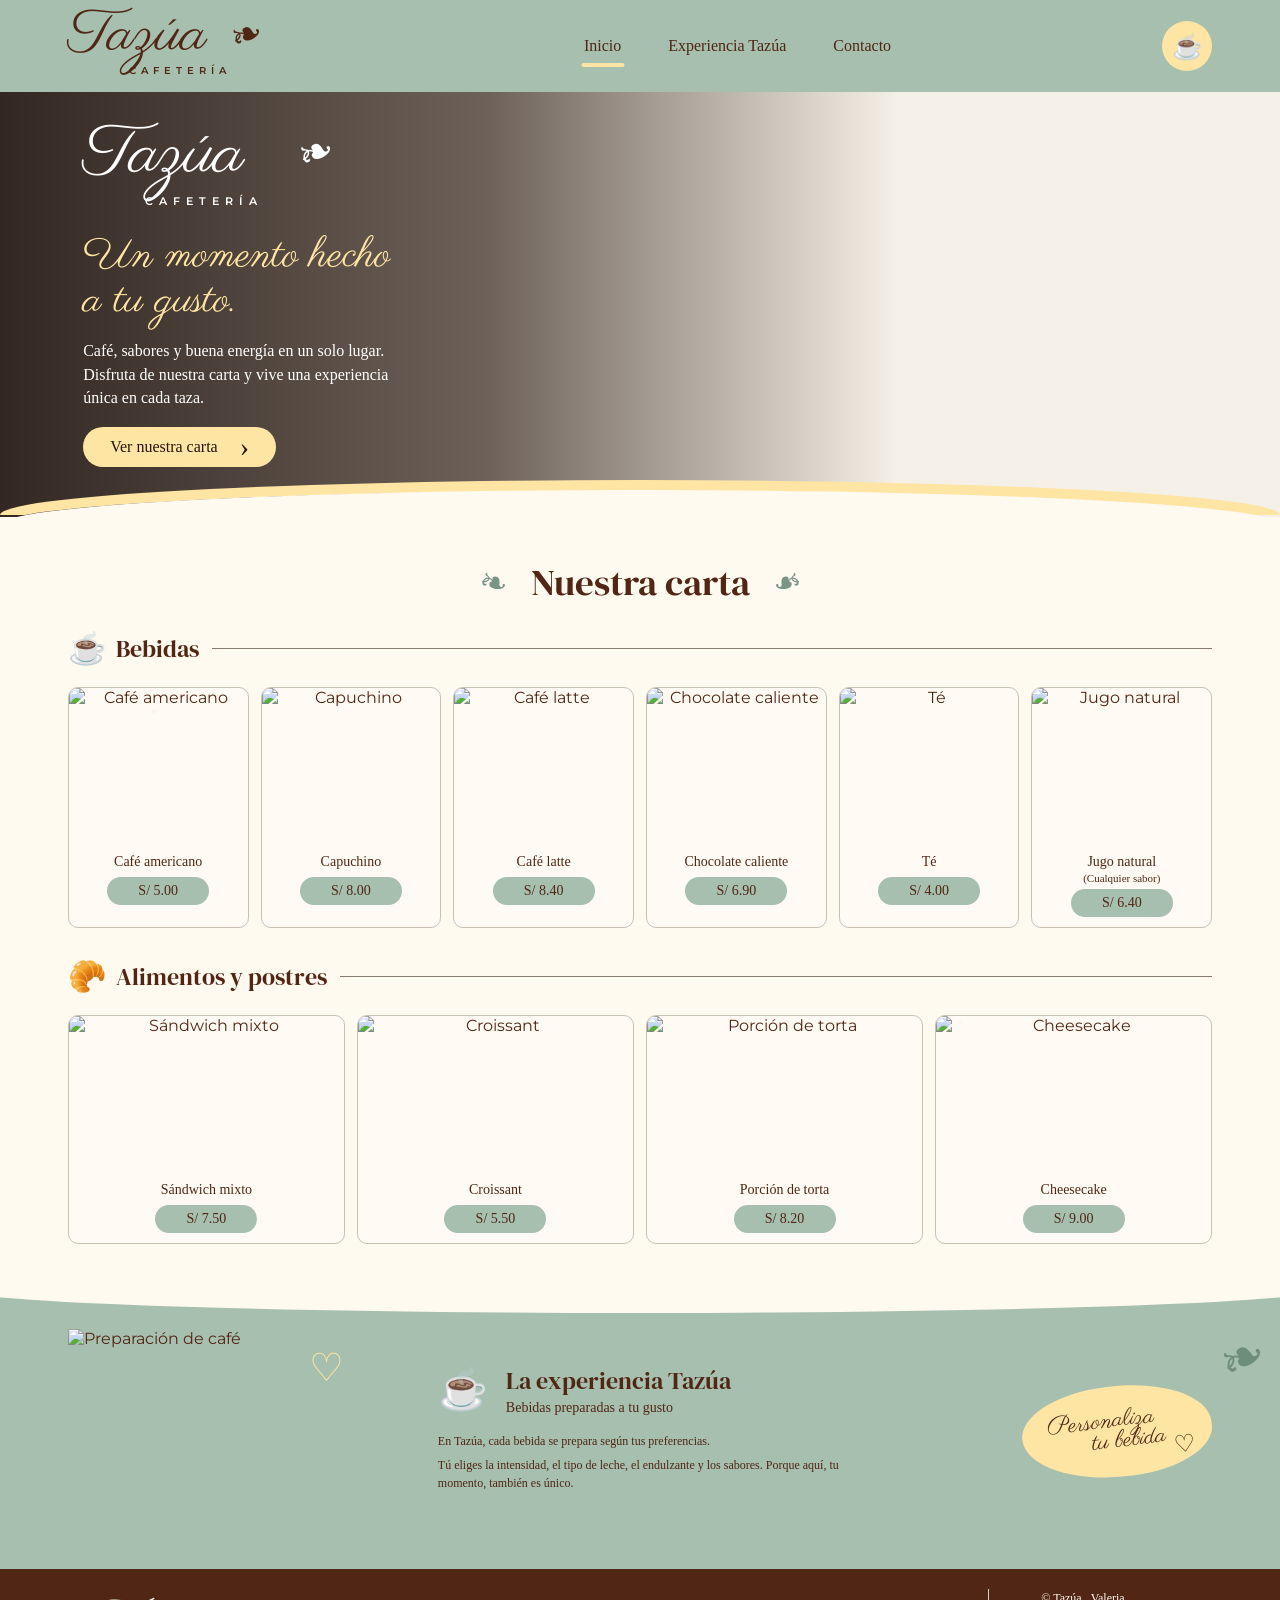
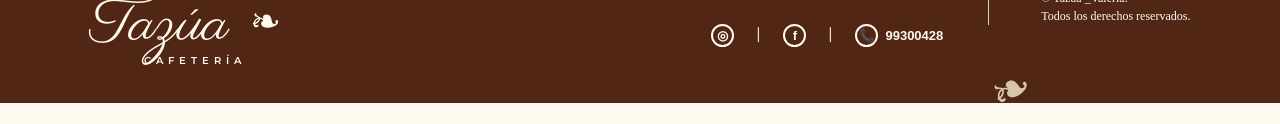
==== index.html @ b29d6516 "Add files via upload" ====
<!DOCTYPE html>
<html lang="es">
<head>
  <meta charset="UTF-8">
  <meta name="viewport" content="width=device-width, initial-scale=1.0">
  <title>Tazúa Cafetería</title>
  <link rel="preconnect" href="https://fonts.googleapis.com">
  <link rel="preconnect" href="https://fonts.gstatic.com" crossorigin>
  <link href="https://fonts.googleapis.com/css2?family=DM+Serif+Display&family=Montserrat:wght@400;500;600;700&family=Parisienne&display=swap" rel="stylesheet">
  <link rel="stylesheet" href="styles.css">
</head>

<body>

  <!-- ===================== NAVBAR ===================== -->
  <header class="navbar">
    <a href="#inicio" class="brand">
      <span class="brand-script">Tazúa</span>
      <span class="leaf">❧</span>
      <small>CAFETERÍA</small>
    </a>

    <nav>
      <a class="active" href="#inicio">Inicio</a>
      <a href="#experiencia">Experiencia Tazúa</a>
      <a href="#contacto">Contacto</a>
    </nav>

    <a href="#carta" class="coffee-button" aria-label="Ver carta">☕</a>
  </header>

  <!-- ===================== HERO ===================== -->
  <main>
    <section id="inicio" class="hero">
      <div class="hero-overlay"></div>

      <div class="hero-content">
        <div class="hero-logo">
          <span>Tazúa</span><i>❧</i>
          <small>CAFETERÍA</small>
        </div>

        <h1>Un momento hecho<br>a tu gusto.</h1>

        <p>
          Café, sabores y buena energía en un solo lugar.<br>
          Disfruta de nuestra carta y vive una experiencia<br>
          única en cada taza.
        </p>

        <a href="#carta" class="main-button">
          Ver nuestra carta <span>›</span>
        </a>
      </div>
    </section>

    <!-- ===================== CARTA ===================== -->
    <section id="carta" class="menu-section">
      <div class="wave wave-top"></div>

      <div class="section-title">
        <span>❧</span>
        <h2>Nuestra carta</h2>
        <span class="flip">❧</span>
      </div>

      <div class="category-heading">
        <div class="category-name"><span>☕</span> Bebidas</div>
        <div class="category-line"></div>
      </div>

      <div class="products drinks">

        <article class="product-card">
          <img src="https://images.unsplash.com/photo-1510707577719-ae7c14805e3a?auto=format&fit=crop&w=700&q=85" alt="Café americano">
          <h3>Café americano</h3>
          <div class="price">S/ 5.00</div>
        </article>

        <article class="product-card">
          <img src="https://images.unsplash.com/photo-1572442388796-11668a67e53d?auto=format&fit=crop&w=700&q=85" alt="Capuchino">
          <h3>Capuchino</h3>
          <div class="price">S/ 8.00</div>
        </article>

        <article class="product-card">
          <img src="https://images.unsplash.com/photo-1534778101976-62847782c213?auto=format&fit=crop&w=700&q=85" alt="Café latte">
          <h3>Café latte</h3>
          <div class="price">S/ 8.40</div>
        </article>

        <article class="product-card">
          <img src="https://images.unsplash.com/photo-1542990253-0d0f5be5f0ed?auto=format&fit=crop&w=700&q=85" alt="Chocolate caliente">
          <h3>Chocolate caliente</h3>
          <div class="price">S/ 6.90</div>
        </article>

        <article class="product-card">
          <img src="https://images.unsplash.com/photo-1544787219-7f47ccb76574?auto=format&fit=crop&w=700&q=85" alt="Té">
          <h3>Té</h3>
          <div class="price">S/ 4.00</div>
        </article>

        <article class="product-card">
          <img src="https://images.unsplash.com/photo-1600271886742-f049cd451bba?auto=format&fit=crop&w=700&q=85" alt="Jugo natural">
          <h3>Jugo natural</h3>
          <p>(Cualquier sabor)</p>
          <div class="price">S/ 6.40</div>
        </article>

      </div>

      <div class="category-heading food-heading">
        <div class="category-name"><span>🥐</span> Alimentos y postres</div>
        <div class="category-line"></div>
      </div>

      <div class="products foods">

        <article class="product-card">
          <img src="https://images.unsplash.com/photo-1528735602780-2552fd46c7af?auto=format&fit=crop&w=800&q=85" alt="Sándwich mixto">
          <h3>Sándwich mixto</h3>
          <div class="price">S/ 7.50</div>
        </article>

        <article class="product-card">
          <img src="https://images.unsplash.com/photo-1509440159596-0249088772ff?auto=format&fit=crop&w=800&q=85" alt="Croissant">
          <h3>Croissant</h3>
          <div class="price">S/ 5.50</div>
        </article>

        <article class="product-card">
          <img src="https://images.unsplash.com/photo-1578985545062-69928b1d9587?auto=format&fit=crop&w=800&q=85" alt="Porción de torta">
          <h3>Porción de torta</h3>
          <div class="price">S/ 8.20</div>
        </article>

        <article class="product-card">
          <img src="https://images.unsplash.com/photo-1565958011703-44f9829ba187?auto=format&fit=crop&w=800&q=85" alt="Cheesecake">
          <h3>Cheesecake</h3>
          <div class="price">S/ 9.00</div>
        </article>

      </div>
    </section>

    <!-- ===================== EXPERIENCIA ===================== -->
    <section id="experiencia" class="experience">
      <div class="experience-image">
        <img src="https://images.unsplash.com/photo-1534778101976-62847782c213?auto=format&fit=crop&w=900&q=85" alt="Preparación de café">
        <div class="heart">♡</div>
      </div>

      <div class="experience-content">
        <div class="experience-title">
          <span>☕</span>
          <div>
            <h2>La experiencia Tazúa</h2>
            <p>Bebidas preparadas a tu gusto</p>
          </div>
        </div>

        <p>
          En Tazúa, cada bebida se prepara según tus preferencias.
        </p>
        <p>
          Tú eliges la intensidad, el tipo de leche, el endulzante
          y los sabores. Porque aquí, tu momento, también es único.
        </p>
      </div>

      <div class="custom-badge">
        <span>Personaliza</span>
        <strong>tu bebida</strong>
        <b>♡</b>
      </div>

      <div class="experience-leaves">❧</div>
    </section>
  </main>

  <!-- ===================== FOOTER ===================== -->
  <footer id="contacto">
    <div class="footer-brand">
      <span>Tazúa</span><i>❧</i>
      <small>CAFETERÍA</small>
    </div>

    <div class="socials">
  <a href="https://www.instagram.com/ruir_91?stkn=MWo2ZTBhc2l3NnpiYQ==" target="_blank" aria-label="Instagram">◎</a>

  <span>|</span>
  <a href="https://www.facebook.com/share/18v15xyQiV/" target="_blank" aria-label="Facebook">f</a>

  <span>|</span>
  <a href="tel:99300428" class="phone">
        <span class="phone-icon">📞</span>
        <span class="phone-number">99300428</span>

</div>

    <div class="copyright">
      <span></span>
      © Tazúa _Valeria.<br>
      Todos los derechos reservados.
    </div>

    <div class="footer-leaves">❧</div>
  </footer>

</body>
</html>
---- styles.css ----
/* =========================================================
   TAZÚA CAFETERÍA
   Paleta:
   #a6bfae  verde salvia
   #512615  marrón oscuro
   #ffe5a3  amarillo crema
   ========================================================= */

:root {
  --green: #a6bfae;
  --brown: #512615;
  --cream: #fffaf0;
  --yellow: #ffe5a3;
  --line: #b9aa96;
  --white: #ffffff;
}

* {
  box-sizing: border-box;
  margin: 0;
  padding: 0;
}

html {
  scroll-behavior: smooth;
}

body {
  font-family: "Montserrat", sans-serif;
  color: var(--brown);
  background: var(--cream);
}

a {
  color: inherit;
  text-decoration: none;
}

/* ================= NAVBAR ================= */

.navbar {
  height: 92px;
  background: var(--green);
  display: flex;
  align-items: center;
  justify-content: space-between;
  padding: 0 5.3%;
  position: relative;
  z-index: 10;
}

.brand {
  width: 245px;
  position: relative;
  color: var(--brown);
  display: flex;
  flex-direction: column;
  align-items: flex-start;
}

.brand-script,
.footer-brand span {
  font-family: "Parisienne", cursive;
  font-size: 58px;
  line-height: .72;
}

.brand .leaf {
  position: absolute;
  font-size: 38px;
  transform: rotate(-20deg);
  top: -5px;
  left: 162px;
}

.brand small,
.footer-brand small {
  letter-spacing: 5px;
  font-size: 10px;
  font-weight: 600;
  margin-left: 61px;
  margin-top: 8px;
}

.navbar nav {
  display: flex;
  align-items: center;
  gap: 47px;
  height: 100%;
}

.navbar nav a {
  font-family: Georgia, serif;
  font-size: 16px;
  position: relative;
  padding: 8px 0;
}

.navbar nav a.active::after {
  content: "";
  position: absolute;
  height: 4px;
  width: 43px;
  border-radius: 10px;
  background: var(--yellow);
  left: 50%;
  bottom: -4px;
  transform: translateX(-50%);
}

.coffee-button {
  width: 50px;
  height: 50px;
  background: var(--yellow);
  border-radius: 50%;
  display: grid;
  place-items: center;
  font-size: 25px;
}

/* ================= HERO ================= */

.hero {
  min-height: 420px;
  background:
    url("https://images.unsplash.com/photo-1495474472287-4d71bcdd2085?auto=format&fit=crop&w=1800&q=90")
    center 56% / cover no-repeat;
  position: relative;
  overflow: hidden;
}

.hero-overlay {
  position: absolute;
  inset: 0;
  background: linear-gradient(
    90deg,
    rgba(22, 10, 5, .88) 0%,
    rgba(30, 14, 7, .65) 38%,
    rgba(0, 0, 0, .04) 70%
  );
}

.hero-content {
  position: relative;
  z-index: 1;
  color: white;
  padding: 40px 6.5% 50px;
}

.hero-logo {
  width: 310px;
  position: relative;
  display: flex;
  flex-direction: column;
}

.hero-logo > span {
  font-family: "Parisienne", cursive;
  font-size: 68px;
  line-height: .7;
}

.hero-logo i {
  position: absolute;
  font-size: 43px;
  left: 215px;
  top: -7px;
  transform: rotate(-20deg);
  font-style: normal;
}

.hero-logo small {
  letter-spacing: 6px;
  font-weight: 600;
  font-size: 11px;
  margin-left: 62px;
  margin-top: 14px;
}

.hero h1 {
  font-family: "Parisienne", cursive;
  color: var(--yellow);
  font-weight: 400;
  font-size: 42px;
  line-height: 1.08;
  margin: 26px 0 15px;
}

.hero p {
  font-family: Georgia, serif;
  font-size: 16px;
  line-height: 1.45;
  margin-bottom: 18px;
}

.main-button {
  display: inline-flex;
  align-items: center;
  gap: 22px;
  background: var(--yellow);
  color: #24140c;
  border-radius: 28px;
  padding: 11px 27px;
  font-family: Georgia, serif;
  font-size: 16px;
  transition: .2s;
}

.main-button:hover {
  transform: translateY(-2px);
}

.main-button span {
  font-size: 28px;
  line-height: 15px;
}

/* ================= CARTA ================= */

.menu-section {
  position: relative;
  background:
    radial-gradient(circle at 12% 25%, rgba(81, 38, 21, .035) 0 2px, transparent 3px),
    radial-gradient(circle at 75% 65%, rgba(81, 38, 21, .025) 0 2px, transparent 3px),
    var(--cream);
  padding: 40px 5.3% 50px;
}

.wave-top {
  height: 35px;
  position: absolute;
  top: -27px;
  left: 0;
  width: 100%;
  background: var(--cream);
  border-radius: 50% 50% 0 0 / 100% 100% 0 0;
  box-shadow: 0 -10px 0 var(--yellow);
}

.section-title {
  display: flex;
  align-items: center;
  justify-content: center;
  gap: 23px;
  margin-bottom: 23px;
}

.section-title span {
  color: #799684;
  font-size: 34px;
  transform: rotate(15deg);
}

.section-title span.flip {
  transform: scaleX(-1) rotate(15deg);
}

.section-title h2 {
  font-family: "DM Serif Display", Georgia, serif;
  font-size: 37px;
  font-weight: 400;
}

.category-heading {
  display: flex;
  align-items: center;
  gap: 13px;
  margin-bottom: 20px;
}

.category-name {
  display: flex;
  align-items: center;
  white-space: nowrap;
  font-family: "DM Serif Display", Georgia, serif;
  font-size: 24px;
  font-weight: 400;
}

.category-name span {
  font-family: sans-serif;
  font-size: 31px;
  margin-right: 9px;
}

.category-line {
  height: 1px;
  background: #887c6f;
  flex: 1;
}

.category-heading small {
  font-family: Georgia, serif;
  white-space: nowrap;
  font-size: 12px;
}

.products {
  display: grid;
  gap: 12px;
}

.drinks {
  grid-template-columns: repeat(6, 1fr);
}

.foods {
  grid-template-columns: repeat(4, 1fr);
}

.product-card {
  border: 1px solid #c9c0b2;
  border-radius: 10px;
  overflow: hidden;
  background: rgba(255,255,255,.22);
  text-align: center;
  padding-bottom: 10px;
}

.product-card img {
  width: 100%;
  height: 155px;
  display: block;
  object-fit: cover;
}

.product-card h3 {
  font-family: Georgia, serif;
  font-weight: 400;
  font-size: 14px;
  margin: 11px 5px 7px;
}

.product-card p {
  font-family: Georgia, serif;
  font-size: 11px;
  margin-top: -5px;
  margin-bottom: 5px;
}

.price {
  display: inline-block;
  min-width: 102px;
  padding: 6px 16px;
  border-radius: 18px;
  background: var(--green);
  font-family: Georgia, serif;
  font-size: 14px;
}

.food-heading {
  margin-top: 30px;
}

/* ================= EXPERIENCIA ================= */

.experience {
  min-height: 230px;
  background: var(--green);
  position: relative;
  overflow: hidden;
  display: flex;
  align-items: center;
  padding: 35px 5.3%;
  gap: 70px;
}

.experience::before {
  content: "";
  position: absolute;
  left: -4%;
  right: -4%;
  top: -31px;
  height: 50px;
  background: var(--cream);
  border-radius: 50%;
}

.experience-image {
  width: 300px;
  height: 205px;
  flex: 0 0 300px;
  border-radius: 0 80px 80px 0;
  overflow: hidden;
  position: relative;
}

.experience-image img {
  width: 100%;
  height: 100%;
  object-fit: cover;
}

.heart {
  position: absolute;
  top: 14px;
  right: 24px;
  color: var(--yellow);
  font-size: 39px;
}

.experience-content {
  max-width: 410px;
  font-family: Georgia, serif;
}

.experience-title {
  display: flex;
  align-items: center;
  gap: 18px;
  margin-bottom: 17px;
}

.experience-title > span {
  font-size: 40px;
}

.experience-title h2 {
  font-family: "DM Serif Display", Georgia, serif;
  font-size: 24px;
  font-weight: 400;
}

.experience-title p {
  font-size: 14px;
  margin-top: 3px;
}

.experience-content > p {
  font-size: 12px;
  line-height: 1.45;
  margin-bottom: 7px;
}

.custom-badge {
  width: 190px;
  height: 91px;
  background: var(--yellow);
  transform: rotate(-7deg);
  border-radius: 48% 53% 46% 55%;
  display: flex;
  flex-direction: column;
  justify-content: center;
  align-items: center;
  font-family: "Parisienne", cursive;
  font-size: 24px;
  line-height: .85;
  margin-left: auto;
  position: relative;
}

.custom-badge span {
  margin-right: 30px;
}

.custom-badge strong {
  font-weight: 400;
  margin-left: 22px;
}

.custom-badge b {
  position: absolute;
  right: 18px;
  bottom: 15px;
  font-family: Georgia, serif;
  font-size: 24px;
  font-weight: 400;
}

.experience-leaves {
  position: absolute;
  right: 15px;
  top: 30px;
  font-size: 54px;
  color: #6e8d7b;
  transform: rotate(-25deg);
}

/* ================= FOOTER ================= */

footer {
  min-height: 105px;
  background: var(--brown);
  color: var(--cream);
  display: flex;
  align-items: center;
  padding: 20px 7%;
  gap: 20px;
  position: relative;
}

.footer-brand {
  width: 245px;
  display: flex;
  flex-direction: column;
  position: relative;
}

.footer-brand i {
  position: absolute;
  left: 160px;
  top: -7px;
  font-style: normal;
  font-size: 37px;
}

.footer-brand small {
  margin-left: 54px;
  color: var(--cream);
}

.socials {
  display: flex;
  gap: 22px;
  margin-left: auto;
}

.socials a {
  align-items: center;
  width: 23px;
  height: 23px;
  border: 2px solid var(--cream);
  border-radius: 50%;
  display: grid;
  place-items: center;
  font-family: Arial, sans-serif;
  font-weight: 700;
  font-size: 13px;
}

.socials .phone {
  align-self: center;
  margin-top: 0;
  width: auto;
  height: 23px;
  border: none;
  border-radius: 0;
  display: inline-flex;
  align-items: center;
  gap: 7px;
}

.socials .phone .phone-icon {
  width: 23px;
  height: 23px;
  border: 2px solid var(--cream);
  border-radius: 50%;
  display: grid;
  place-items: center;
  flex-shrink: 0;
}

.socials .phone .phone-number {
  white-space: nowrap;
  font-family: Arial, sans-serif;
  font-size: 13px;
  font-weight: 700;
}

.copyright {
  border-left: 1px solid #d9cfc0;
  padding-left: 52px;
  margin-left: 25px;
  font-family: Georgia, serif;
  place-items: center;
  font-size: 12px;
  line-height: 1.5;
}

.footer-leaves {
  color: #d7c6a9;
  font-size: 48px;
  transform: rotate(-25deg);
  margin-left: 20px;
}

/* ================= RESPONSIVE ================= */

@media (max-width: 900px) {
  .navbar nav {
    gap: 20px;
  }

  .brand {
    width: 190px;
  }

  .brand-script {
    font-size: 48px;
  }

  .brand .leaf {
    left: 132px;
  }

  .drinks {
    grid-template-columns: repeat(3, 1fr);
  }

  .foods {
    grid-template-columns: repeat(2, 1fr);
  }

  .experience {
    gap: 30px;
  }

  .custom-badge {
    width: 150px;
  }
}

@media (max-width: 680px) {
  .navbar {
    height: auto;
    min-height: 76px;
    padding: 14px 5%;
    flex-wrap: wrap;
    gap: 12px;
  }

  .brand {
    width: auto;
  }

  .brand-script {
    font-size: 43px;
  }

  .brand small {
    margin-left: 44px;
  }

  .navbar nav {
    order: 3;
    width: 100%;
    overflow-x: auto;
    justify-content: flex-start;
    padding-bottom: 3px;
    gap: 28px;
  }

  .navbar nav a {
    font-size: 14px;
    white-space: nowrap;
  }

  .coffee-button {
    width: 43px;
    height: 43px;
  }

  .hero {
    min-height: 490px;
  }

  .hero-content {
    padding: 45px 7% 60px;
  }

  .hero-logo > span {
    font-size: 60px;
  }

  .hero h1 {
    font-size: 38px;
  }

  .hero p br {
    display: none;
  }

  .menu-section {
    padding-left: 5%;
    padding-right: 5%;
  }

  .section-title h2 {
    font-size: 31px;
  }

  .category-heading {
    flex-wrap: wrap;
  }

  .category-line {
    min-width: 70px;
  }

  .category-heading small {
    margin-left: auto;
  }

  .drinks {
    grid-template-columns: repeat(2, 1fr);
  }

  .foods {
    grid-template-columns: 1fr 1fr;
  }

  .product-card img {
    height: 145px;
  }

  .experience {
    flex-direction: column;
    align-items: stretch;
    padding: 55px 6% 35px;
  }

  .experience-image {
    width: 100%;
    height: 220px;
    flex-basis: 220px;
    border-radius: 0 70px 70px 0;
  }

  .experience-content {
    max-width: none;
  }

  .custom-badge {
    margin: 10px auto 0;
  }

  footer {
    flex-wrap: wrap;
  }

  .socials {
    margin-left: 0;
  }

  .copyright {
    margin-left: 0;
    padding-left: 20px;
  }
}

@media (max-width: 430px) {
  .drinks,
  .foods {
    grid-template-columns: 1fr;
  }

  .product-card img {
    height: 190px;
  }

  .category-heading small {
    width: 100%;
    text-align: right;
  }

  .footer-brand {
    width: 100%;
  }
}
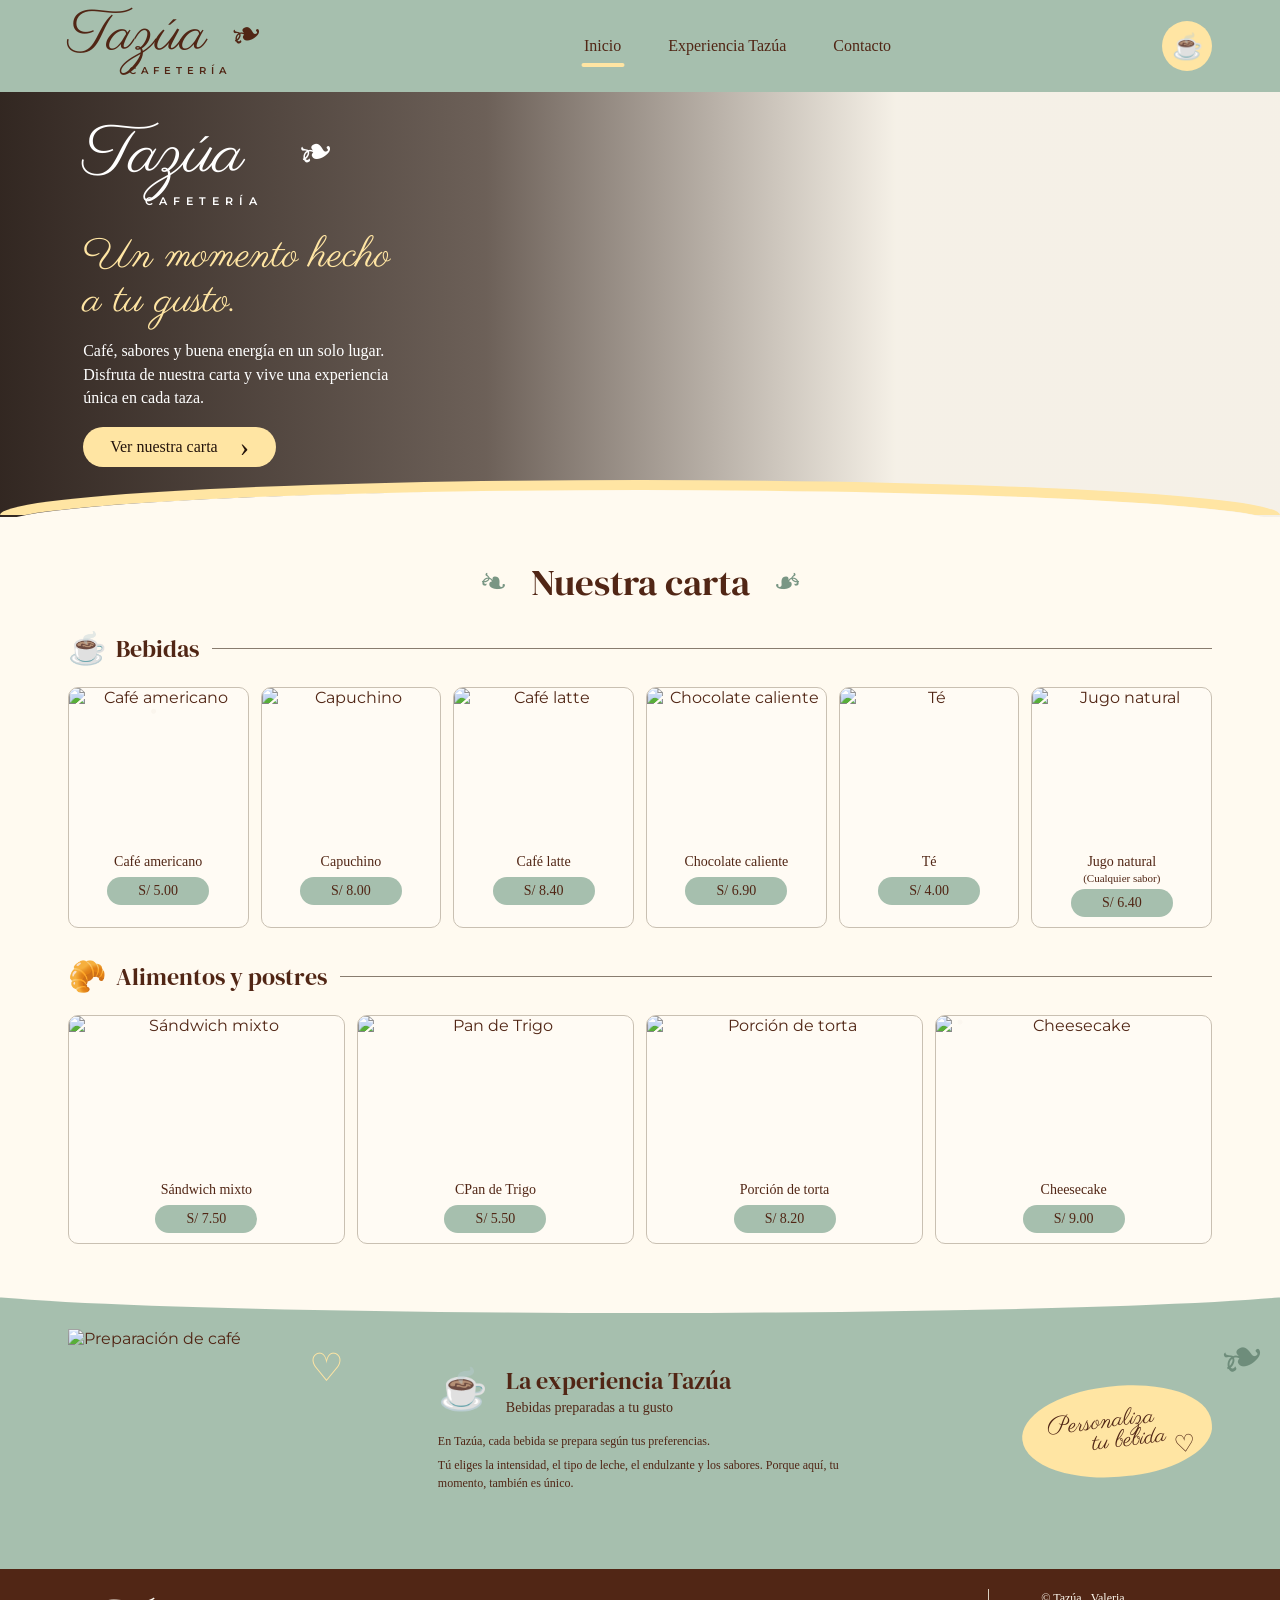
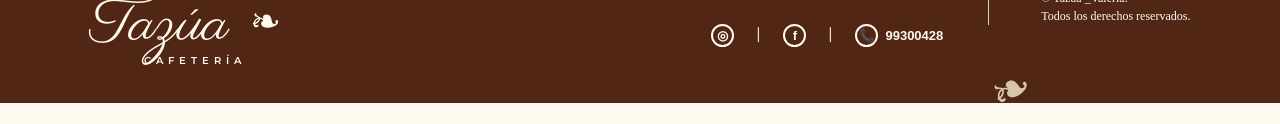
==== commit 609f6981: "Update index.html" ====
--- a/index.html
+++ b/index.html
@@ -124,8 +124,8 @@
         </article>
 
         <article class="product-card">
-          <img src="https://images.unsplash.com/photo-1509440159596-0249088772ff?auto=format&fit=crop&w=800&q=85" alt="Croissant">
-          <h3>Croissant</h3>
+          <img src="https://img.magnific.com/foto-gratis/foto-primer-plano-croissant-jamon-queso-mantequilla-tabla-madera-cocina_613910-6448.jpg?semt=ais_hybrid&w=740&q=80" alt="Pan de Trigo">
+          <h3>CPan de Trigo</h3>
           <div class="price">S/ 5.50</div>
         </article>
 
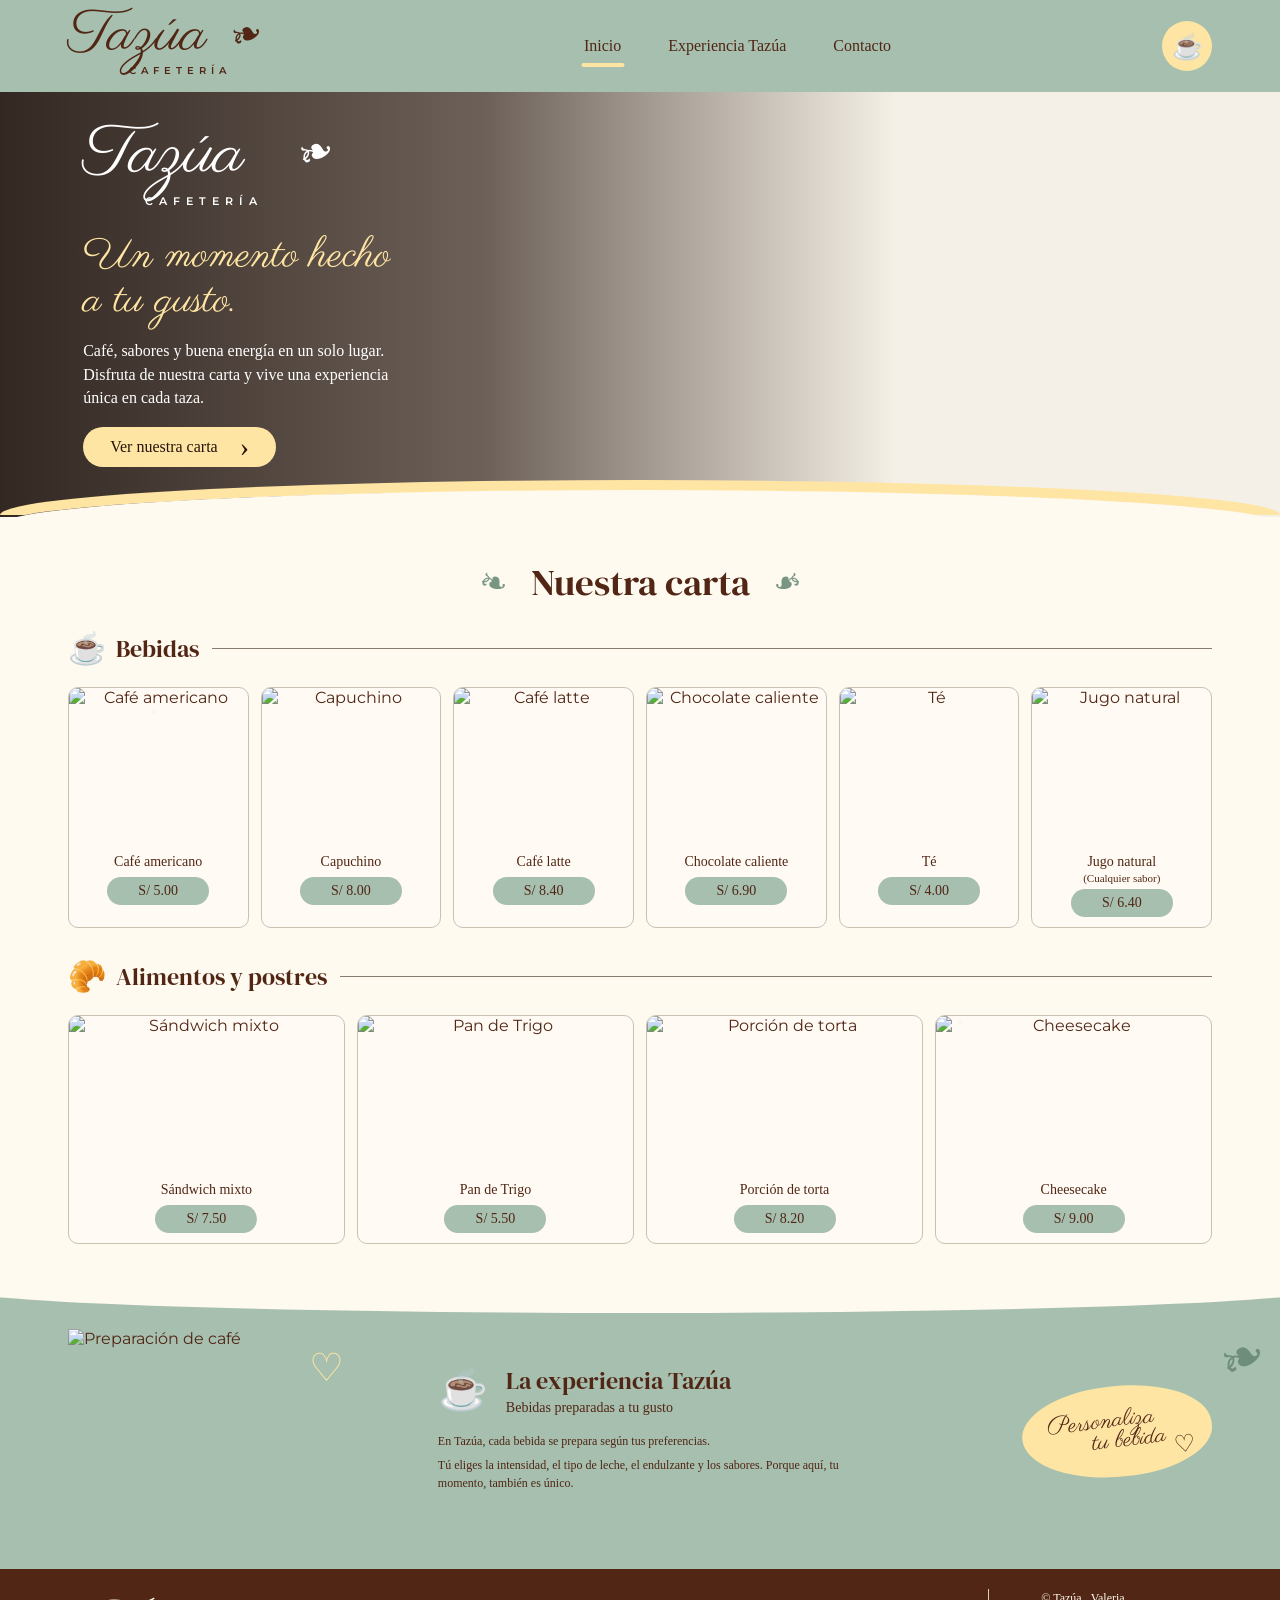
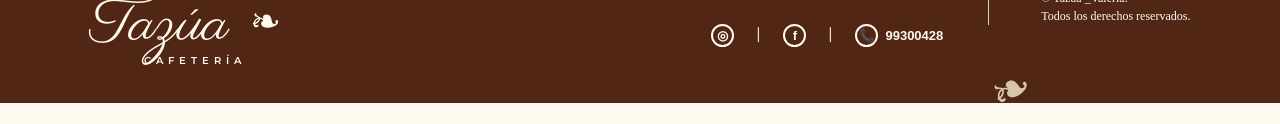
==== commit 7501ca7b: "Update index.html" ====
--- a/index.html
+++ b/index.html
@@ -125,7 +125,7 @@
 
         <article class="product-card">
           <img src="https://img.magnific.com/foto-gratis/foto-primer-plano-croissant-jamon-queso-mantequilla-tabla-madera-cocina_613910-6448.jpg?semt=ais_hybrid&w=740&q=80" alt="Pan de Trigo">
-          <h3>CPan de Trigo</h3>
+          <h3>Pan de Trigo</h3>
           <div class="price">S/ 5.50</div>
         </article>
 
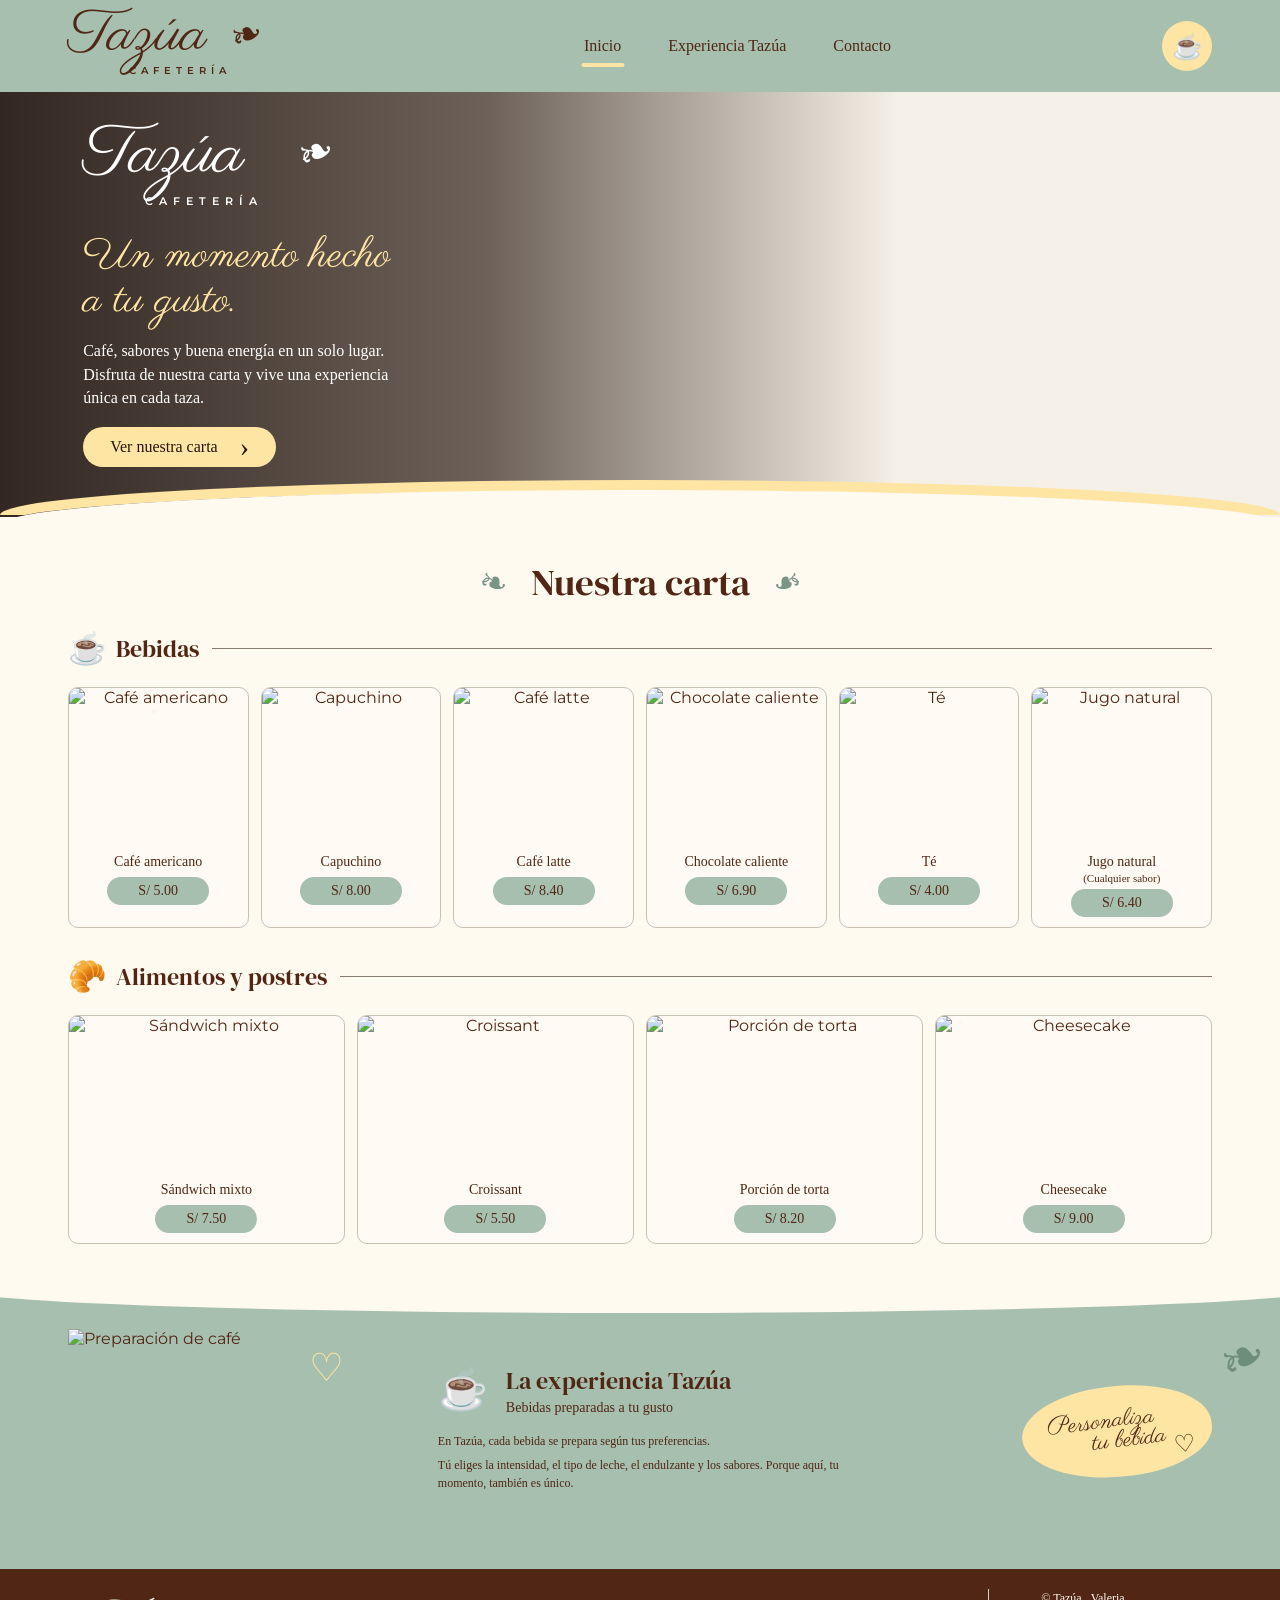
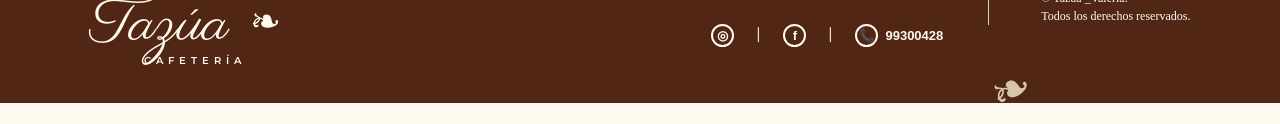
==== commit 0c82a90a: "Update index.html" ====
--- a/index.html
+++ b/index.html
@@ -124,8 +124,8 @@
         </article>
 
         <article class="product-card">
-          <img src="https://img.magnific.com/foto-gratis/foto-primer-plano-croissant-jamon-queso-mantequilla-tabla-madera-cocina_613910-6448.jpg?semt=ais_hybrid&w=740&q=80" alt="Pan de Trigo">
-          <h3>Pan de Trigo</h3>
+          <img src="https://img.magnific.com/foto-gratis/foto-primer-plano-croissant-jamon-queso-mantequilla-tabla-madera-cocina_613910-6448.jpg?semt=ais_hybrid&w=740&q=80" alt="Croissant">
+          <h3>Croissant</h3>
           <div class="price">S/ 5.50</div>
         </article>
 
